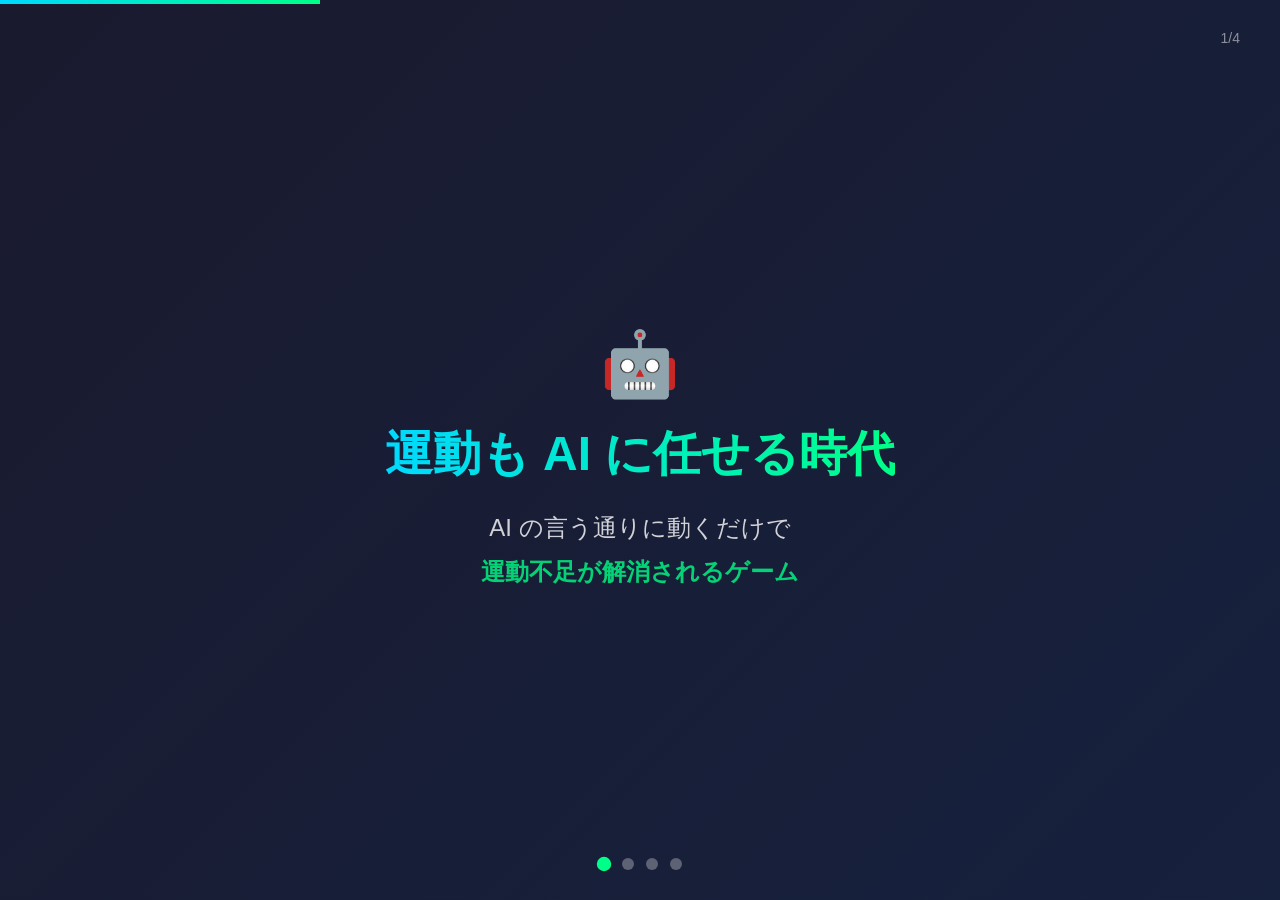
==== slides-1min.html @ d54d37ba "Add: Start button for automatic jump rope game" ====
<!DOCTYPE html>
<html lang="ja">
<head>
    <meta charset="UTF-8">
    <meta name="viewport" content="width=device-width, initial-scale=1.0">
    <title>AI Fitness Game - 1 Minute Pitch</title>
    <style>
        * {
            margin: 0;
            padding: 0;
            box-sizing: border-box;
        }
        
        body {
            font-family: 'Helvetica Neue', Arial, sans-serif;
            background: linear-gradient(135deg, #1a1a2e 0%, #16213e 100%);
            color: #fff;
            overflow: hidden;
        }
        
        .slide-container {
            width: 100vw;
            height: 100vh;
            display: flex;
            transition: transform 0.6s ease;
        }
        
        .slide {
            min-width: 100vw;
            height: 100vh;
            display: flex;
            flex-direction: column;
            justify-content: center;
            align-items: center;
            padding: 60px;
            position: relative;
        }
        
        .slide-number {
            position: absolute;
            top: 30px;
            right: 40px;
            font-size: 14px;
            opacity: 0.5;
        }
        
        h1 {
            font-size: 48px;
            margin-bottom: 20px;
            text-align: center;
            background: linear-gradient(90deg, #00d9ff, #00ff88);
            -webkit-background-clip: text;
            -webkit-text-fill-color: transparent;
        }
        
        h2 {
            font-size: 36px;
            margin-bottom: 30px;
            text-align: center;
        }
        
        .content {
            max-width: 900px;
            font-size: 24px;
            line-height: 1.8;
        }
        
        .highlight {
            color: #00ff88;
            font-weight: bold;
        }
        
        .problem-box {
            background: rgba(255,100,100,0.1);
            border: 2px solid #ff6464;
            border-radius: 12px;
            padding: 30px;
            margin: 20px 0;
        }
        
        .solution-box {
            background: rgba(0,255,136,0.1);
            border: 2px solid #00ff88;
            border-radius: 12px;
            padding: 30px;
            margin: 20px 0;
        }
        
        .stat-grid {
            display: grid;
            grid-template-columns: repeat(3, 1fr);
            gap: 20px;
            margin: 30px 0;
        }
        
        .stat-item {
            text-align: center;
            padding: 20px;
            background: rgba(255,255,255,0.05);
            border-radius: 8px;
        }
        
        .stat-number {
            font-size: 48px;
            font-weight: bold;
            color: #00d9ff;
        }
        
        .stat-label {
            font-size: 16px;
            opacity: 0.8;
            margin-top: 10px;
        }
        
        .feature-list {
            list-style: none;
            margin: 20px 0;
        }
        
        .feature-list li {
            padding: 15px 0;
            padding-left: 40px;
            position: relative;
        }
        
        .feature-list li::before {
            content: '✓';
            position: absolute;
            left: 0;
            color: #00ff88;
            font-weight: bold;
        }
        
        .nav-dots {
            position: fixed;
            bottom: 30px;
            left: 50%;
            transform: translateX(-50%);
            display: flex;
            gap: 12px;
        }
        
        .dot {
            width: 12px;
            height: 12px;
            border-radius: 50%;
            background: rgba(255,255,255,0.3);
            cursor: pointer;
            transition: all 0.3s;
        }
        
        .dot.active {
            background: #00ff88;
            transform: scale(1.2);
        }
        
        .emoji {
            font-size: 64px;
            margin: 20px 0;
        }
        
        .big-number {
            font-size: 120px;
            font-weight: bold;
            background: linear-gradient(90deg, #00d9ff, #00ff88);
            -webkit-background-clip: text;
            -webkit-text-fill-color: transparent;
        }
        
        .progress-bar {
            position: fixed;
            top: 0;
            left: 0;
            height: 4px;
            background: linear-gradient(90deg, #00d9ff, #00ff88);
            transition: width 0.3s;
        }
        
        @media (max-width: 768px) {
            h1 { font-size: 32px; }
            h2 { font-size: 24px; }
            .content { font-size: 18px; }
            .stat-grid { grid-template-columns: 1fr; }
            .big-number { font-size: 80px; }
        }
    </style>
</head>
<body>
    <div class="progress-bar" id="progress"></div>
    
    <div class="slide-container" id="slides">
        <!-- Slide 1: Title -->
        <div class="slide">
            <div class="slide-number">1/4</div>
            <div class="emoji">🤖</div>
            <h1>運動も AI に任せる時代</h1>
            <p class="content" style="text-align: center; opacity: 0.8;">
                AI の言う通りに動くだけで<br>
                <span class="highlight">運動不足が解消されるゲーム</span>
            </p>
        </div>
        
        <!-- Slide 2: Problem -->
        <div class="slide">
            <div class="slide-number">2/4</div>
            <h2>2030 年、運動不足が深刻化</h2>
            <div class="problem-box content">
                <div class="stat-grid">
                    <div class="stat-item">
                        <div class="stat-number">2K</div>
                        <div class="stat-label">1 日の平均歩数</div>
                    </div>
                    <div class="stat-item">
                        <div class="stat-number">8K</div>
                        <div class="stat-label">必要運動量</div>
                    </div>
                    <div class="stat-item">
                        <div class="stat-number">-75%</div>
                        <div class="stat-label">運動量不足</div>
                    </div>
                </div>
                <p style="text-align: center; margin-top: 20px;">
                    リモートワーク・自動運転・家事ロボットで<br>
                    <span class="highlight">人間は動かなくなる</span>
                </p>
            </div>
        </div>
        
        <!-- Slide 3: Solution -->
        <div class="slide">
            <div class="slide-number">3/4</div>
            <h2>AR 縄跳びゲーム「AR Tobu!」</h2>
            <div class="solution-box content">
                <ul class="feature-list">
                    <li><span class="highlight">AI が指示</span> - 「跳んで！」「もっと高く！」</li>
                    <li><span class="highlight">投影型 AR</span> - プロジェクタで床にゲーム投影</li>
                    <li><span class="highlight">ゲーム感覚</span> - スコア・コンボで楽しく継続</li>
                </ul>
                <p style="text-align: center; margin-top: 20px;">
                    専用コントローラー不要<br>
                    <span class="highlight">身体がコントローラー</span>
                </p>
            </div>
        </div>
        
        <!-- Slide 4: Vision -->
        <div class="slide">
            <div class="slide-number">4/4</div>
            <div class="big-number">1 億</div>
            <h2>目指す未来</h2>
            <div class="content" style="text-align: center;">
                <p>
                    <span class="highlight">2030 年：世界 1 億ユーザー</span><br>
                    平均寿命 +2 年<br>
                    医療費 10% 削減
                </p>
                <div class="emoji" style="font-size: 48px; margin-top: 30px;">
                    🎮 → 🏃 → ❤️
                </div>
                <p style="margin-top: 20px; opacity: 0.8;">
                    「運動 = 面倒」を「運動 = ゲーム」へ
                </p>
            </div>
        </div>
    </div>
    
    <div class="nav-dots">
        <div class="dot active" data-slide="0"></div>
        <div class="dot" data-slide="1"></div>
        <div class="dot" data-slide="2"></div>
        <div class="dot" data-slide="3"></div>
    </div>
    
    <script>
        let currentSlide = 0;
        const totalSlides = 4;
        const slideContainer = document.getElementById('slides');
        const dots = document.querySelectorAll('.dot');
        const progressBar = document.getElementById('progress');
        
        function updateSlide() {
            slideContainer.style.transform = `translateX(-${currentSlide * 100}vw)`;
            
            dots.forEach((dot, index) => {
                dot.classList.toggle('active', index === currentSlide);
            });
            
            progressBar.style.width = `${((currentSlide + 1) / totalSlides) * 100}%`;
        }
        
        function nextSlide() {
            if (currentSlide < totalSlides - 1) {
                currentSlide++;
                updateSlide();
            }
        }
        
        function prevSlide() {
            if (currentSlide > 0) {
                currentSlide--;
                updateSlide();
            }
        }
        
        // Keyboard navigation
        document.addEventListener('keydown', (e) => {
            if (e.key === 'ArrowRight' || e.key === ' ' || e.key === 'Enter') {
                nextSlide();
            } else if (e.key === 'ArrowLeft') {
                prevSlide();
            }
        });
        
        // Click navigation
        document.addEventListener('click', (e) => {
            if (e.target.classList.contains('dot')) {
                currentSlide = parseInt(e.target.dataset.slide);
                updateSlide();
            } else if (e.clientX > window.innerWidth / 2) {
                nextSlide();
            } else {
                prevSlide();
            }
        });
        
        // Touch navigation
        let touchStartX = 0;
        document.addEventListener('touchstart', (e) => {
            touchStartX = e.touches[0].clientX;
        });
        
        document.addEventListener('touchend', (e) => {
            const touchEndX = e.changedTouches[0].clientX;
            const diff = touchStartX - touchEndX;
            
            if (Math.abs(diff) > 50) {
                if (diff > 0) {
                    nextSlide();
                } else {
                    prevSlide();
                }
            }
        });
        
        // Auto-advance for 1-minute pitch (15 seconds per slide)
        let autoAdvance = setInterval(nextSlide, 15000);
        
        // Reset timer on user interaction
        document.addEventListener('click', () => {
            clearInterval(autoAdvance);
            autoAdvance = setInterval(nextSlide, 15000);
        });
        
        // Initialize
        updateSlide();
    </script>
</body>
</html>
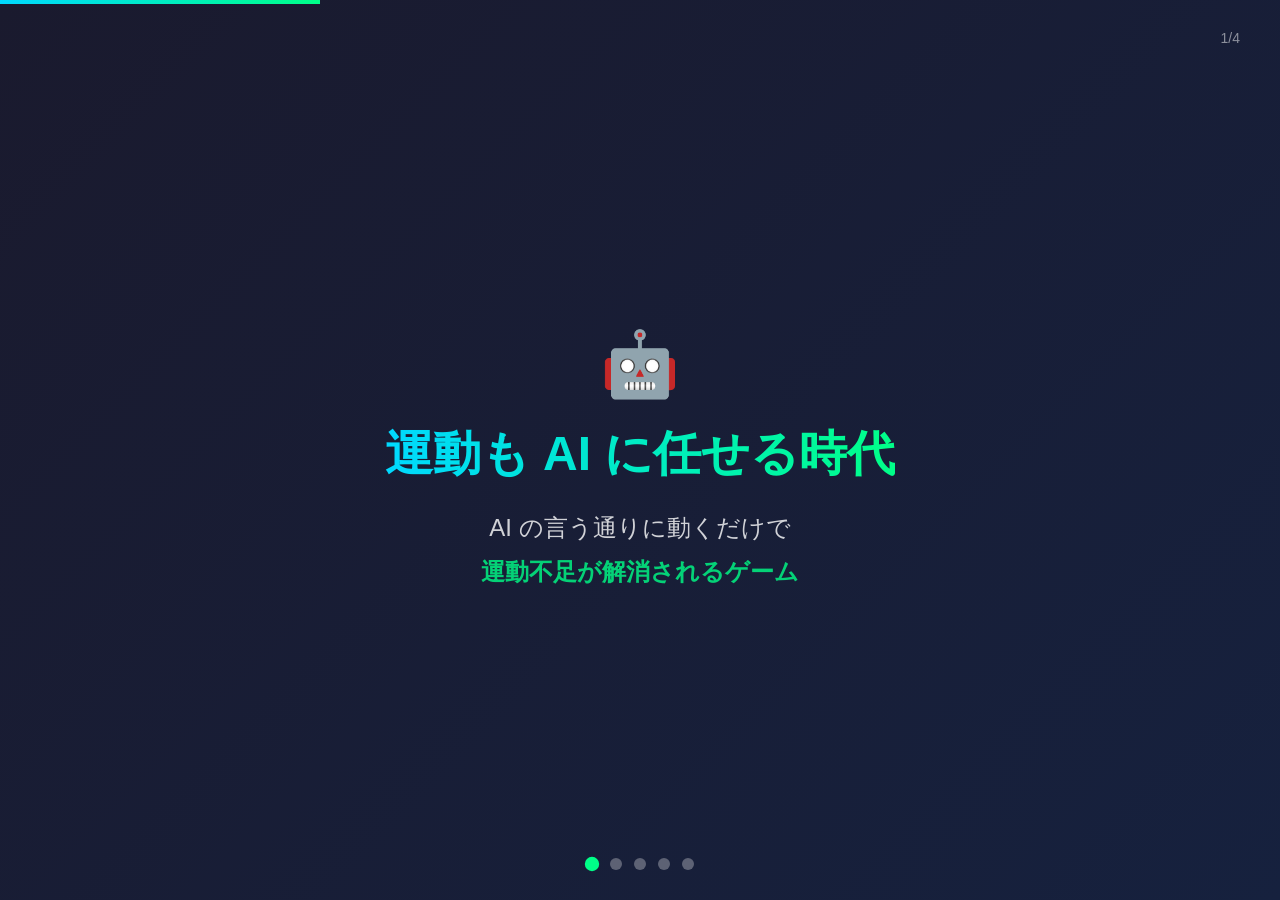
==== commit f59e2a7b: "Sync robot avatar with camera pose in real-time" ====
--- a/slides-1min.html
+++ b/slides-1min.html
@@ -269,6 +269,7 @@
         <div class="dot" data-slide="1"></div>
         <div class="dot" data-slide="2"></div>
         <div class="dot" data-slide="3"></div>
+        <div class="dot" data-slide="4"></div>
     </div>
     
     <script>
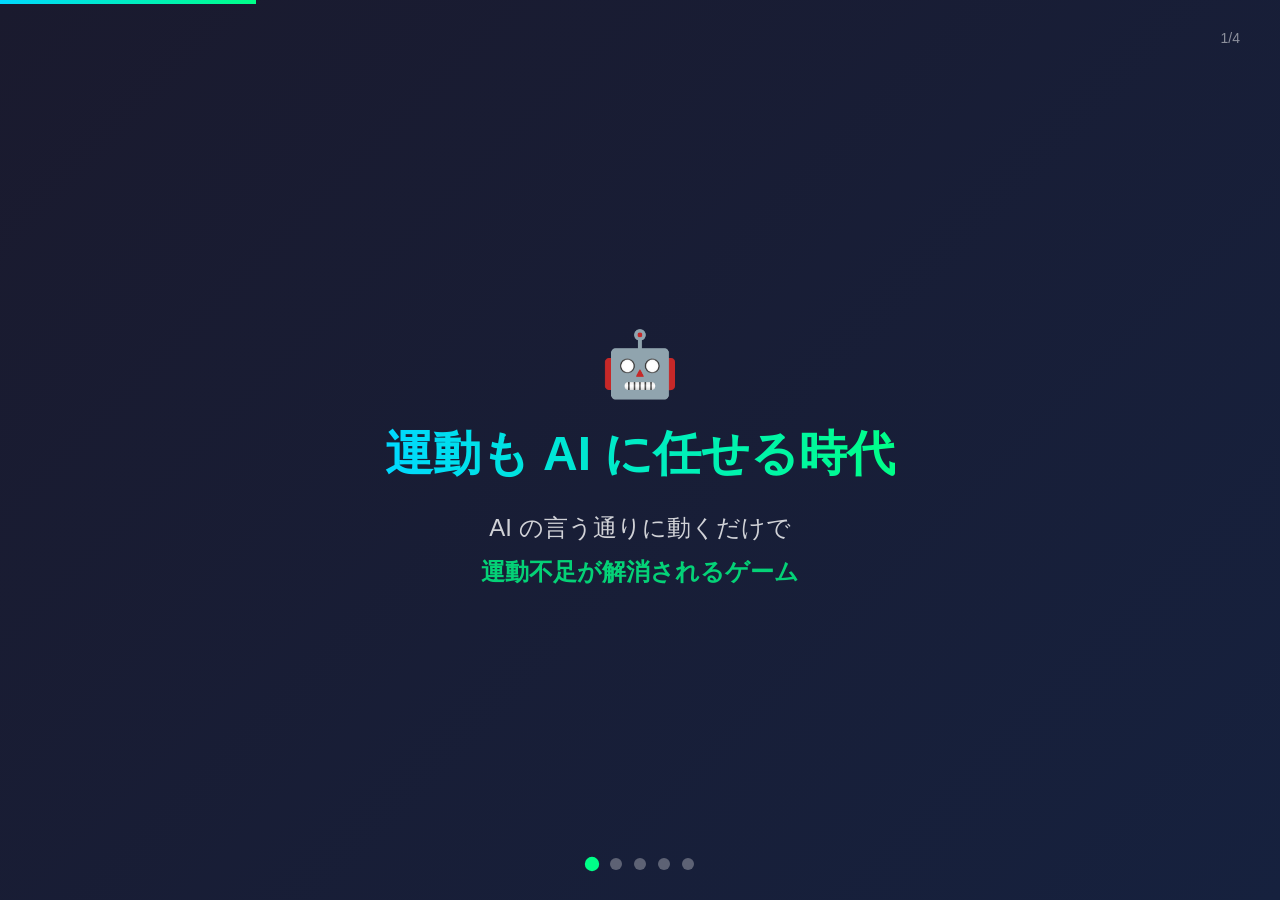
==== commit 05508e09: "Enhance: Glowing jump rope with trail effects, always spinning" ====
--- a/slides-1min.html
+++ b/slides-1min.html
@@ -245,7 +245,7 @@
         
         <!-- Slide 4: Vision -->
         <div class="slide">
-            <div class="slide-number">4/4</div>
+            <div class="slide-number">4/5</div>
             <div class="big-number">1 億</div>
             <h2>目指す未来</h2>
             <div class="content" style="text-align: center;">
@@ -259,6 +259,36 @@
                 </div>
                 <p style="margin-top: 20px; opacity: 0.8;">
                     「運動 = 面倒」を「運動 = ゲーム」へ
+                </p>
+            </div>
+        </div>
+        
+        <!-- Slide 5: Design -->
+        <div class="slide">
+            <div class="slide-number">5/5</div>
+            <h2>技術設計</h2>
+            <div class="content">
+                <div style="display:flex;justify-content:center;gap:40px;margin:30px 0;">
+                    <div style="text-align:center;">
+                        <div style="font-size:48px;">📷</div>
+                        <div style="color:var(--primary);font-weight:bold;">MediaPipe</div>
+                        <div style="font-size:14px;opacity:0.7;">姿勢推定</div>
+                    </div>
+                    <div style="display:flex;align-items:center;font-size:32px;">→</div>
+                    <div style="text-align:center;">
+                        <div style="font-size:48px;">🎮</div>
+                        <div style="color:var(--secondary);font-weight:bold;">GameManager</div>
+                        <div style="font-size:14px;opacity:0.7;">ゲーム制御</div>
+                    </div>
+                    <div style="display:flex;align-items:center;font-size:32px;">→</div>
+                    <div style="text-align:center;">
+                        <div style="font-size:48px;">🤖</div>
+                        <div style="color:var(--primary);font-weight:bold;">Three.js</div>
+                        <div style="font-size:14px;opacity:0.7;">3D 描画</div>
+                    </div>
+                </div>
+                <p style="text-align:center;margin-top:30px;">
+                    <span class="highlight">純粋 JavaScript</span> ・軽量・インストール不要
                 </p>
             </div>
         </div>
@@ -274,7 +304,7 @@
     
     <script>
         let currentSlide = 0;
-        const totalSlides = 4;
+        const totalSlides = 5;
         const slideContainer = document.getElementById('slides');
         const dots = document.querySelectorAll('.dot');
         const progressBar = document.getElementById('progress');
@@ -343,8 +373,8 @@
             }
         });
         
-        // Auto-advance for 1-minute pitch (15 seconds per slide)
-        let autoAdvance = setInterval(nextSlide, 15000);
+        // Auto-advance for 1-minute pitch (12 seconds per slide)
+        let autoAdvance = setInterval(nextSlide, 12000);
         
         // Reset timer on user interaction
         document.addEventListener('click', () => {
